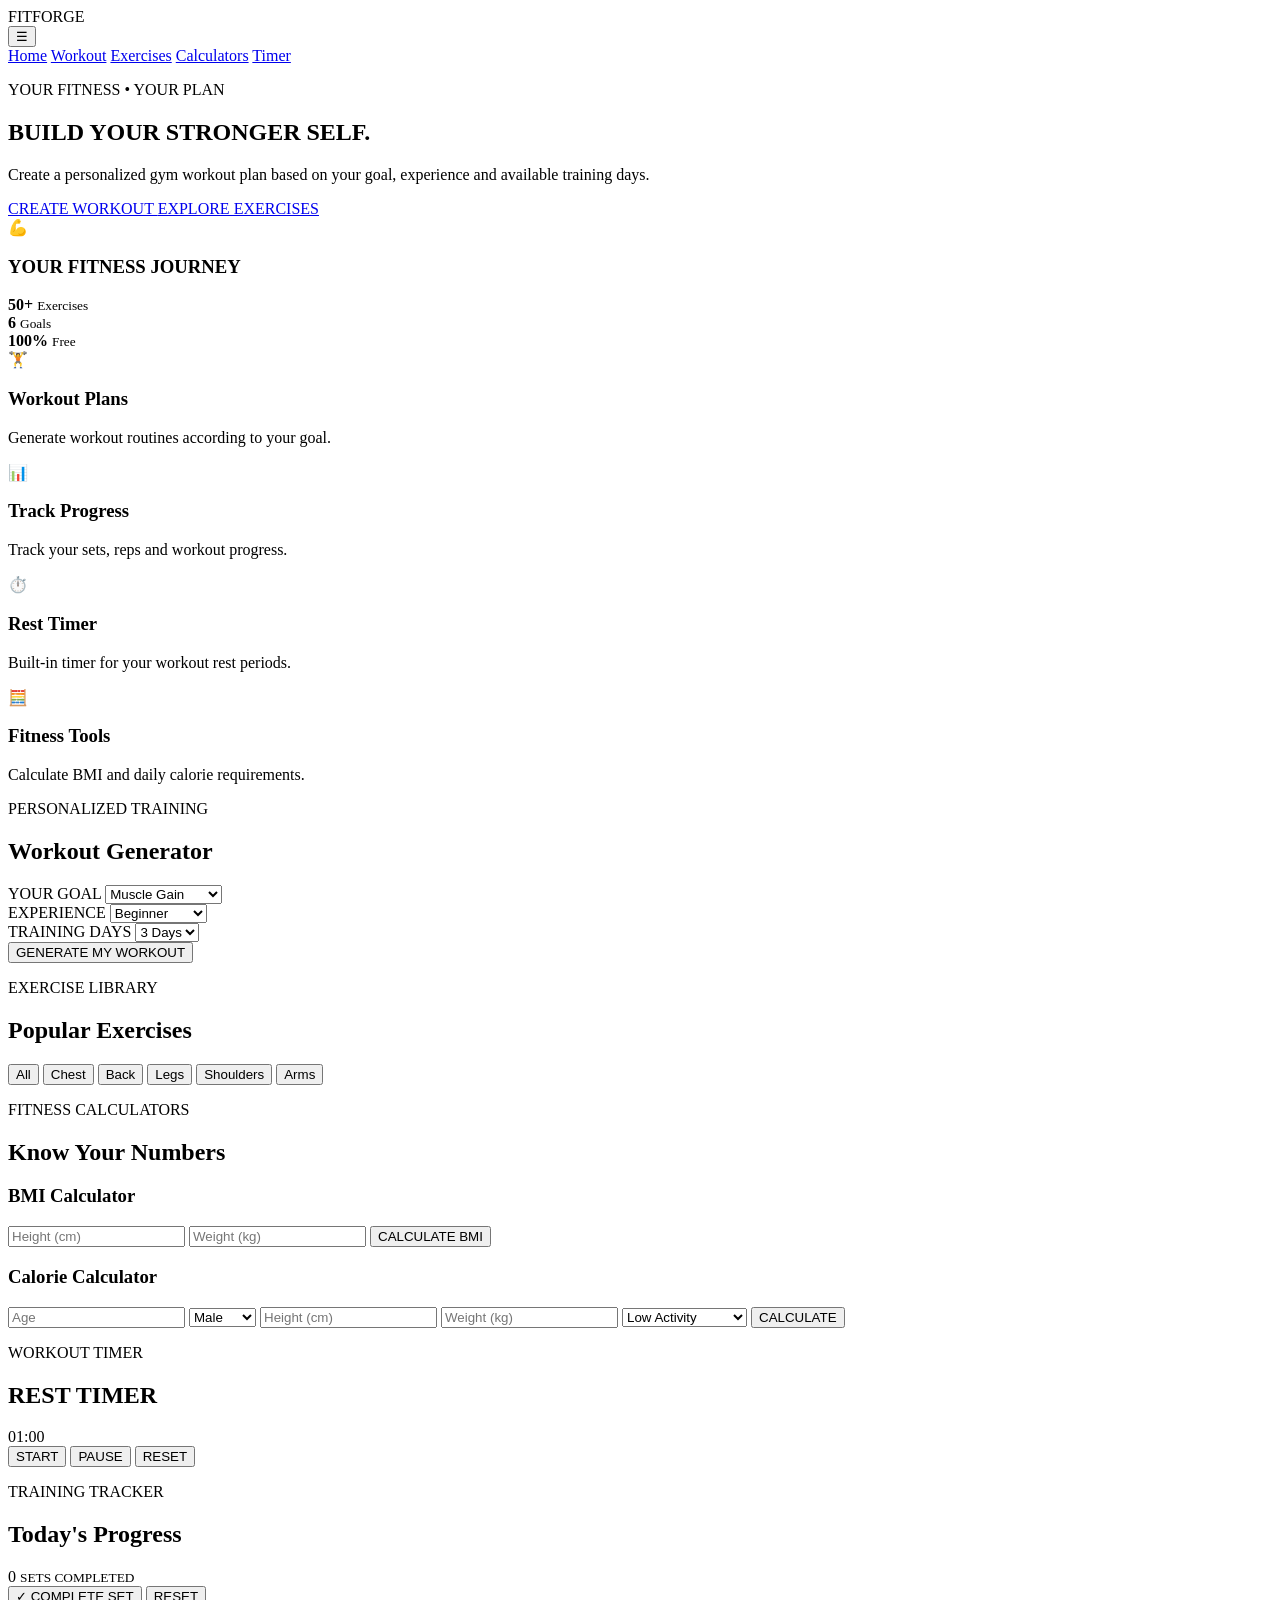
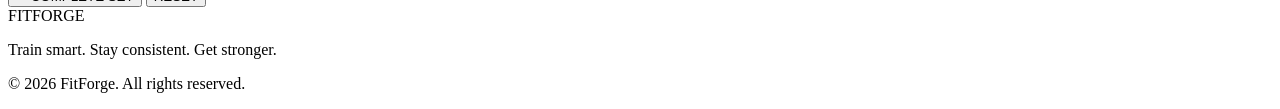
==== index.html @ 61d861c8 "Create index.html" ====
<!DOCTYPE html>
<html lang="en">
<head>
    <meta charset="UTF-8">
    <meta name="viewport" content="width=device-width, initial-scale=1.0">

    <title>FitForge - Gym Workout Planner</title>
    <meta name="description" content="Free gym workout planner, exercise library, BMI calculator and workout timer.">

    <link rel="stylesheet" href="style.css">
</head>

<body>

<header class="navbar">
    <div class="logo">
        FIT<span>FORGE</span>
    </div>

    <button class="menu-btn" onclick="toggleMenu()">☰</button>

    <nav id="navMenu">
        <a href="#home">Home</a>
        <a href="#generator">Workout</a>
        <a href="#exercises">Exercises</a>
        <a href="#calculators">Calculators</a>
        <a href="#timer">Timer</a>
    </nav>
</header>


<!-- HERO -->
<section id="home" class="hero">

    <div class="hero-content">

        <p class="badge">YOUR FITNESS • YOUR PLAN</p>

        <h1>
            BUILD YOUR
            <span>STRONGER</span>
            SELF.
        </h1>

        <p class="hero-text">
            Create a personalized gym workout plan based on your
            goal, experience and available training days.
        </p>

        <div class="hero-buttons">
            <a href="#generator" class="btn primary">
                CREATE WORKOUT
            </a>

            <a href="#exercises" class="btn secondary">
                EXPLORE EXERCISES
            </a>
        </div>

    </div>

    <div class="hero-card">

        <div class="hero-icon">💪</div>

        <h3>YOUR FITNESS JOURNEY</h3>

        <div class="stat-row">
            <div>
                <strong>50+</strong>
                <small>Exercises</small>
            </div>

            <div>
                <strong>6</strong>
                <small>Goals</small>
            </div>

            <div>
                <strong>100%</strong>
                <small>Free</small>
            </div>
        </div>

    </div>

</section>


<!-- FEATURES -->
<section class="features">

    <div class="feature">
        <div>🏋️</div>
        <h3>Workout Plans</h3>
        <p>Generate workout routines according to your goal.</p>
    </div>

    <div class="feature">
        <div>📊</div>
        <h3>Track Progress</h3>
        <p>Track your sets, reps and workout progress.</p>
    </div>

    <div class="feature">
        <div>⏱️</div>
        <h3>Rest Timer</h3>
        <p>Built-in timer for your workout rest periods.</p>
    </div>

    <div class="feature">
        <div>🧮</div>
        <h3>Fitness Tools</h3>
        <p>Calculate BMI and daily calorie requirements.</p>
    </div>

</section>


<!-- WORKOUT GENERATOR -->
<section id="generator" class="section">

    <div class="section-title">
        <p>PERSONALIZED TRAINING</p>
        <h2>Workout Generator</h2>
    </div>

    <div class="generator-box">

        <div class="input-group">
            <label>YOUR GOAL</label>

            <select id="goal">
                <option value="muscle">Muscle Gain</option>
                <option value="strength">Strength</option>
                <option value="fatloss">Fat Loss</option>
                <option value="beginner">General Fitness</option>
            </select>
        </div>


        <div class="input-group">
            <label>EXPERIENCE</label>

            <select id="experience">
                <option value="beginner">Beginner</option>
                <option value="intermediate">Intermediate</option>
                <option value="advanced">Advanced</option>
            </select>
        </div>


        <div class="input-group">
            <label>TRAINING DAYS</label>

            <select id="days">
                <option value="3">3 Days</option>
                <option value="4">4 Days</option>
                <option value="5">5 Days</option>
                <option value="6">6 Days</option>
            </select>
        </div>


        <button class="btn primary generate-btn" onclick="generateWorkout()">
            GENERATE MY WORKOUT
        </button>

    </div>


    <div id="workoutResult" class="workout-result"></div>

</section>


<!-- EXERCISES -->
<section id="exercises" class="section dark-section">

    <div class="section-title">
        <p>EXERCISE LIBRARY</p>
        <h2>Popular Exercises</h2>
    </div>


    <div class="exercise-filters">

        <button onclick="filterExercises('all')">All</button>
        <button onclick="filterExercises('chest')">Chest</button>
        <button onclick="filterExercises('back')">Back</button>
        <button onclick="filterExercises('legs')">Legs</button>
        <button onclick="filterExercises('shoulders')">Shoulders</button>
        <button onclick="filterExercises('arms')">Arms</button>

    </div>


    <div id="exerciseGrid" class="exercise-grid"></div>

</section>


<!-- CALCULATORS -->
<section id="calculators" class="section">

    <div class="section-title">
        <p>FITNESS CALCULATORS</p>
        <h2>Know Your Numbers</h2>
    </div>


    <div class="calculator-grid">


        <!-- BMI -->
        <div class="calculator">

            <h3>BMI Calculator</h3>

            <input id="bmiHeight" type="number" placeholder="Height (cm)">
            <input id="bmiWeight" type="number" placeholder="Weight (kg)">

            <button class="btn primary" onclick="calculateBMI()">
                CALCULATE BMI
            </button>

            <div id="bmiResult" class="result"></div>

        </div>


        <!-- CALORIES -->
        <div class="calculator">

            <h3>Calorie Calculator</h3>

            <input id="calAge" type="number" placeholder="Age">

            <select id="calGender">
                <option value="male">Male</option>
                <option value="female">Female</option>
            </select>

            <input id="calHeight" type="number" placeholder="Height (cm)">
            <input id="calWeight" type="number" placeholder="Weight (kg)">

            <select id="activity">
                <option value="1.2">Low Activity</option>
                <option value="1.375">Light Activity</option>
                <option value="1.55">Moderate Activity</option>
                <option value="1.725">High Activity</option>
            </select>

            <button class="btn primary" onclick="calculateCalories()">
                CALCULATE
            </button>

            <div id="calorieResult" class="result"></div>

        </div>

    </div>

</section>


<!-- TIMER -->
<section id="timer" class="timer-section">

    <p>WORKOUT TIMER</p>

    <h2>REST TIMER</h2>

    <div id="timerDisplay">01:00</div>

    <div class="timer-buttons">

        <button onclick="startTimer()">START</button>
        <button onclick="pauseTimer()">PAUSE</button>
        <button onclick="resetTimer()">RESET</button>

    </div>

</section>


<!-- PROGRESS -->
<section class="section">

    <div class="section-title">
        <p>TRAINING TRACKER</p>
        <h2>Today's Progress</h2>
    </div>

    <div class="progress-box">

        <div class="progress-number">
            <span id="completedSets">0</span>
            <small>SETS COMPLETED</small>
        </div>

        <div class="progress-bar">
            <div id="progressFill"></div>
        </div>

        <button class="btn primary" onclick="completeSet()">
            ✓ COMPLETE SET
        </button>

        <button class="btn secondary" onclick="resetProgress()">
            RESET
        </button>

    </div>

</section>


<footer>

    <div class="logo">
        FIT<span>FORGE</span>
    </div>

    <p>Train smart. Stay consistent. Get stronger.</p>

    <p class="copyright">
        © 2026 FitForge. All rights reserved.
    </p>

</footer>


<script src="script.js"></script>

</body>
</html>
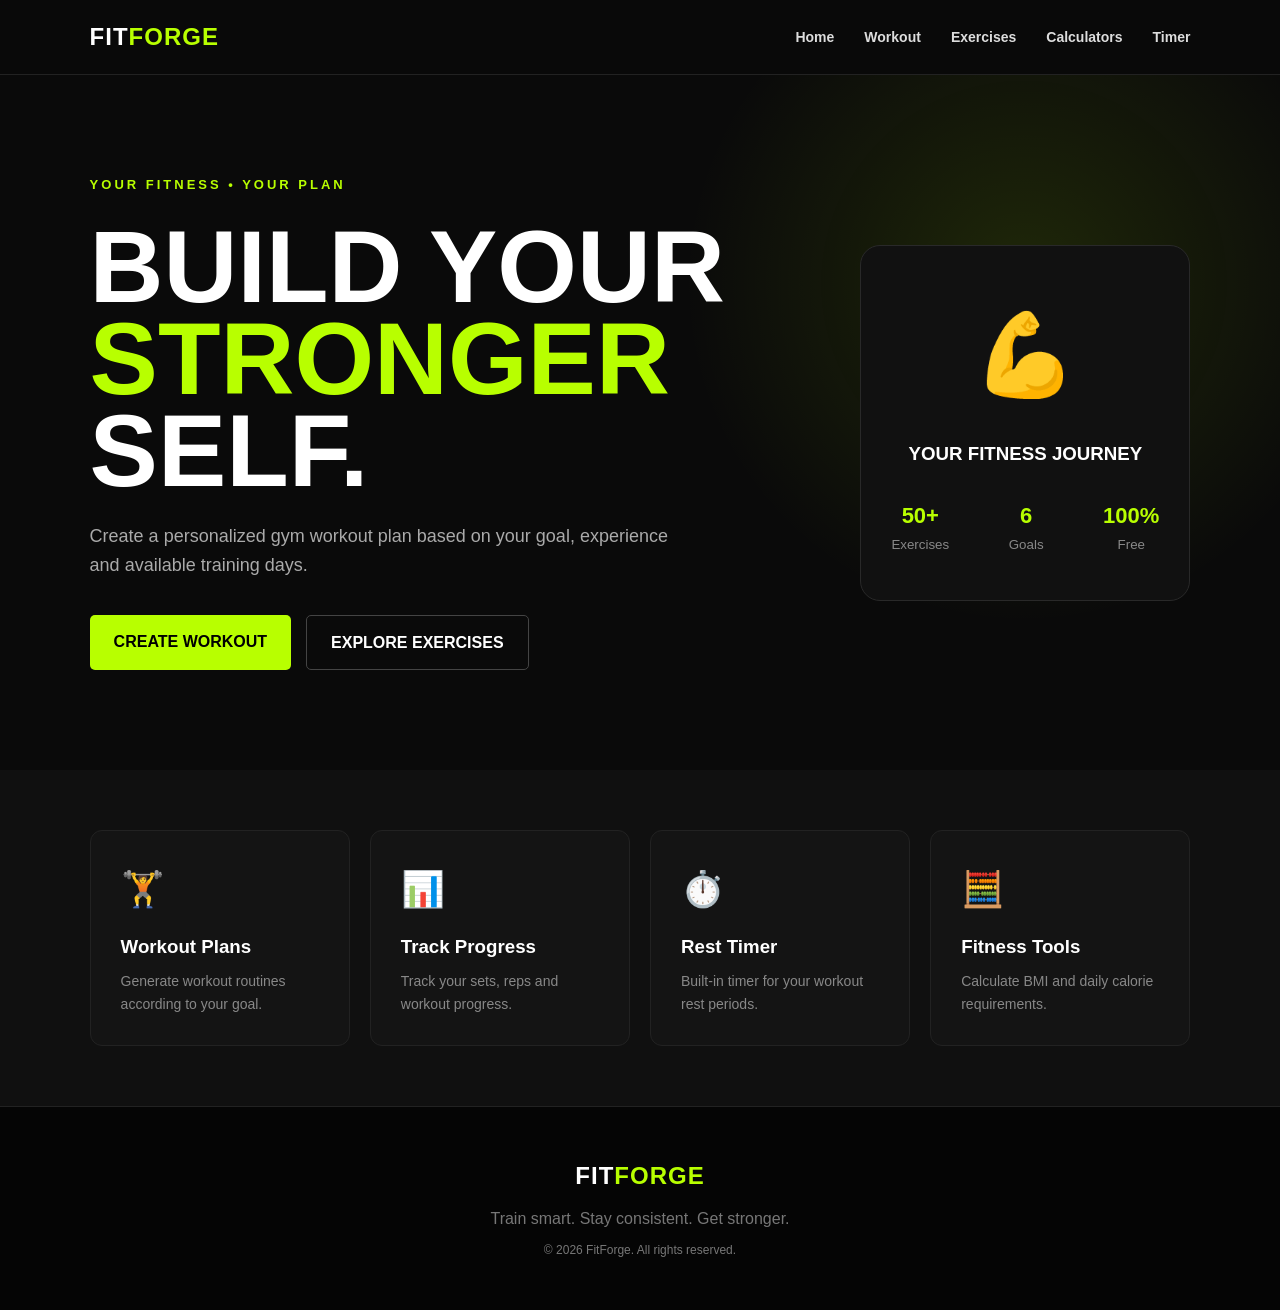
==== commit aa766cd1: "Update index.html" ====
--- a/index.html
+++ b/index.html
@@ -3,10 +3,8 @@
 <head>
     <meta charset="UTF-8">
     <meta name="viewport" content="width=device-width, initial-scale=1.0">
-
     <title>FitForge - Gym Workout Planner</title>
-    <meta name="description" content="Free gym workout planner, exercise library, BMI calculator and workout timer.">
-
+    <meta name="description" content="FitForge gym workout planner and fitness tools.">
     <link rel="stylesheet" href="style.css">
 </head>
 
@@ -20,16 +18,15 @@
     <button class="menu-btn" onclick="toggleMenu()">☰</button>
 
     <nav id="navMenu">
-        <a href="#home">Home</a>
-        <a href="#generator">Workout</a>
-        <a href="#exercises">Exercises</a>
-        <a href="#calculators">Calculators</a>
-        <a href="#timer">Timer</a>
+        <a href="index.html">Home</a>
+        <a href="workout.html">Workout</a>
+        <a href="exercises.html">Exercises</a>
+        <a href="calculators.html">Calculators</a>
+        <a href="timer.html">Timer</a>
     </nav>
 </header>
 
 
-<!-- HERO -->
 <section id="home" class="hero">
 
     <div class="hero-content">
@@ -48,11 +45,11 @@
         </p>
 
         <div class="hero-buttons">
-            <a href="#generator" class="btn primary">
+            <a href="workout.html" class="btn primary">
                 CREATE WORKOUT
             </a>
 
-            <a href="#exercises" class="btn secondary">
+            <a href="exercises.html" class="btn secondary">
                 EXPLORE EXERCISES
             </a>
         </div>
@@ -87,7 +84,6 @@
 </section>
 
 
-<!-- FEATURES -->
 <section class="features">
 
     <div class="feature">
@@ -117,205 +113,6 @@
 </section>
 
 
-<!-- WORKOUT GENERATOR -->
-<section id="generator" class="section">
-
-    <div class="section-title">
-        <p>PERSONALIZED TRAINING</p>
-        <h2>Workout Generator</h2>
-    </div>
-
-    <div class="generator-box">
-
-        <div class="input-group">
-            <label>YOUR GOAL</label>
-
-            <select id="goal">
-                <option value="muscle">Muscle Gain</option>
-                <option value="strength">Strength</option>
-                <option value="fatloss">Fat Loss</option>
-                <option value="beginner">General Fitness</option>
-            </select>
-        </div>
-
-
-        <div class="input-group">
-            <label>EXPERIENCE</label>
-
-            <select id="experience">
-                <option value="beginner">Beginner</option>
-                <option value="intermediate">Intermediate</option>
-                <option value="advanced">Advanced</option>
-            </select>
-        </div>
-
-
-        <div class="input-group">
-            <label>TRAINING DAYS</label>
-
-            <select id="days">
-                <option value="3">3 Days</option>
-                <option value="4">4 Days</option>
-                <option value="5">5 Days</option>
-                <option value="6">6 Days</option>
-            </select>
-        </div>
-
-
-        <button class="btn primary generate-btn" onclick="generateWorkout()">
-            GENERATE MY WORKOUT
-        </button>
-
-    </div>
-
-
-    <div id="workoutResult" class="workout-result"></div>
-
-</section>
-
-
-<!-- EXERCISES -->
-<section id="exercises" class="section dark-section">
-
-    <div class="section-title">
-        <p>EXERCISE LIBRARY</p>
-        <h2>Popular Exercises</h2>
-    </div>
-
-
-    <div class="exercise-filters">
-
-        <button onclick="filterExercises('all')">All</button>
-        <button onclick="filterExercises('chest')">Chest</button>
-        <button onclick="filterExercises('back')">Back</button>
-        <button onclick="filterExercises('legs')">Legs</button>
-        <button onclick="filterExercises('shoulders')">Shoulders</button>
-        <button onclick="filterExercises('arms')">Arms</button>
-
-    </div>
-
-
-    <div id="exerciseGrid" class="exercise-grid"></div>
-
-</section>
-
-
-<!-- CALCULATORS -->
-<section id="calculators" class="section">
-
-    <div class="section-title">
-        <p>FITNESS CALCULATORS</p>
-        <h2>Know Your Numbers</h2>
-    </div>
-
-
-    <div class="calculator-grid">
-
-
-        <!-- BMI -->
-        <div class="calculator">
-
-            <h3>BMI Calculator</h3>
-
-            <input id="bmiHeight" type="number" placeholder="Height (cm)">
-            <input id="bmiWeight" type="number" placeholder="Weight (kg)">
-
-            <button class="btn primary" onclick="calculateBMI()">
-                CALCULATE BMI
-            </button>
-
-            <div id="bmiResult" class="result"></div>
-
-        </div>
-
-
-        <!-- CALORIES -->
-        <div class="calculator">
-
-            <h3>Calorie Calculator</h3>
-
-            <input id="calAge" type="number" placeholder="Age">
-
-            <select id="calGender">
-                <option value="male">Male</option>
-                <option value="female">Female</option>
-            </select>
-
-            <input id="calHeight" type="number" placeholder="Height (cm)">
-            <input id="calWeight" type="number" placeholder="Weight (kg)">
-
-            <select id="activity">
-                <option value="1.2">Low Activity</option>
-                <option value="1.375">Light Activity</option>
-                <option value="1.55">Moderate Activity</option>
-                <option value="1.725">High Activity</option>
-            </select>
-
-            <button class="btn primary" onclick="calculateCalories()">
-                CALCULATE
-            </button>
-
-            <div id="calorieResult" class="result"></div>
-
-        </div>
-
-    </div>
-
-</section>
-
-
-<!-- TIMER -->
-<section id="timer" class="timer-section">
-
-    <p>WORKOUT TIMER</p>
-
-    <h2>REST TIMER</h2>
-
-    <div id="timerDisplay">01:00</div>
-
-    <div class="timer-buttons">
-
-        <button onclick="startTimer()">START</button>
-        <button onclick="pauseTimer()">PAUSE</button>
-        <button onclick="resetTimer()">RESET</button>
-
-    </div>
-
-</section>
-
-
-<!-- PROGRESS -->
-<section class="section">
-
-    <div class="section-title">
-        <p>TRAINING TRACKER</p>
-        <h2>Today's Progress</h2>
-    </div>
-
-    <div class="progress-box">
-
-        <div class="progress-number">
-            <span id="completedSets">0</span>
-            <small>SETS COMPLETED</small>
-        </div>
-
-        <div class="progress-bar">
-            <div id="progressFill"></div>
-        </div>
-
-        <button class="btn primary" onclick="completeSet()">
-            ✓ COMPLETE SET
-        </button>
-
-        <button class="btn secondary" onclick="resetProgress()">
-            RESET
-        </button>
-
-    </div>
-
-</section>
-
-
 <footer>
 
     <div class="logo">
@@ -330,7 +127,6 @@
 
 </footer>
 
-
 <script src="script.js"></script>
 
 </body>
--- a/style.css
+++ b/style.css
@@ -0,0 +1,597 @@
+* {
+    margin: 0;
+    padding: 0;
+    box-sizing: border-box;
+}
+
+html {
+    scroll-behavior: smooth;
+}
+
+body {
+    font-family: Arial, Helvetica, sans-serif;
+    background: #0a0a0a;
+    color: #ffffff;
+    line-height: 1.6;
+}
+
+.navbar {
+    height: 75px;
+    display: flex;
+    align-items: center;
+    justify-content: space-between;
+    padding: 0 7%;
+    background: rgba(10,10,10,0.95);
+    border-bottom: 1px solid #222;
+    position: sticky;
+    top: 0;
+    z-index: 1000;
+}
+
+.logo {
+    font-size: 24px;
+    font-weight: 900;
+    letter-spacing: 1px;
+}
+
+.logo span {
+    color: #b8ff00;
+}
+
+nav {
+    display: flex;
+    gap: 30px;
+}
+
+nav a {
+    color: #ddd;
+    text-decoration: none;
+    font-size: 14px;
+    font-weight: bold;
+}
+
+nav a:hover {
+    color: #b8ff00;
+}
+
+.menu-btn {
+    display: none;
+    background: none;
+    border: 0;
+    color: white;
+    font-size: 28px;
+}
+
+
+/* HERO */
+
+.hero {
+    min-height: 650px;
+    padding: 100px 7%;
+    display: flex;
+    align-items: center;
+    justify-content: space-between;
+    gap: 50px;
+
+    background:
+        radial-gradient(circle at 80% 30%, rgba(184,255,0,.12), transparent 30%),
+        #0a0a0a;
+}
+
+.hero-content {
+    max-width: 700px;
+}
+
+.badge,
+.section-title p,
+.timer-section p {
+    color: #b8ff00;
+    font-size: 13px;
+    font-weight: bold;
+    letter-spacing: 3px;
+}
+
+.hero h1 {
+    font-size: clamp(55px, 8vw, 105px);
+    line-height: .9;
+    margin: 25px 0;
+    font-weight: 900;
+}
+
+.hero h1 span {
+    color: #b8ff00;
+    display: block;
+}
+
+.hero-text {
+    color: #aaa;
+    max-width: 600px;
+    font-size: 18px;
+    margin-bottom: 35px;
+}
+
+.hero-buttons {
+    display: flex;
+    gap: 15px;
+    flex-wrap: wrap;
+}
+
+.btn {
+    padding: 14px 24px;
+    border-radius: 5px;
+    border: none;
+    cursor: pointer;
+    text-decoration: none;
+    display: inline-block;
+    font-weight: 800;
+    transition: .2s;
+}
+
+.btn:hover {
+    transform: translateY(-2px);
+}
+
+.primary {
+    background: #b8ff00;
+    color: #000;
+}
+
+.secondary {
+    background: transparent;
+    color: white;
+    border: 1px solid #444;
+}
+
+.hero-card {
+    width: 330px;
+    padding: 45px 30px;
+    border: 1px solid #292929;
+    border-radius: 20px;
+    background: #111;
+    text-align: center;
+}
+
+.hero-icon {
+    font-size: 80px;
+    margin-bottom: 20px;
+}
+
+.hero-card h3 {
+    margin-bottom: 30px;
+}
+
+.stat-row {
+    display: flex;
+    justify-content: space-between;
+}
+
+.stat-row div {
+    display: flex;
+    flex-direction: column;
+}
+
+.stat-row strong {
+    color: #b8ff00;
+    font-size: 22px;
+}
+
+.stat-row small {
+    color: #888;
+}
+
+
+/* FEATURES */
+
+.features {
+    padding: 60px 7%;
+    display: grid;
+    grid-template-columns: repeat(4, 1fr);
+    gap: 20px;
+    background: #101010;
+}
+
+.feature {
+    padding: 30px;
+    border: 1px solid #222;
+    background: #141414;
+    border-radius: 12px;
+}
+
+.feature > div {
+    font-size: 35px;
+    margin-bottom: 15px;
+}
+
+.feature h3 {
+    margin-bottom: 8px;
+}
+
+.feature p {
+    color: #888;
+    font-size: 14px;
+}
+
+
+/* SECTIONS */
+
+.section {
+    padding: 100px 7%;
+}
+
+.dark-section {
+    background: #101010;
+}
+
+.section-title {
+    margin-bottom: 45px;
+}
+
+.section-title h2 {
+    font-size: 48px;
+    margin-top: 5px;
+}
+
+
+/* GENERATOR */
+
+.generator-box {
+    padding: 35px;
+    background: #141414;
+    border: 1px solid #292929;
+    border-radius: 15px;
+    display: grid;
+    grid-template-columns: repeat(3, 1fr);
+    gap: 20px;
+}
+
+.input-group {
+    display: flex;
+    flex-direction: column;
+    gap: 8px;
+}
+
+.input-group label {
+    font-size: 12px;
+    color: #aaa;
+    font-weight: bold;
+}
+
+select,
+input {
+    width: 100%;
+    padding: 14px;
+    background: #0b0b0b;
+    color: white;
+    border: 1px solid #333;
+    border-radius: 5px;
+    outline: none;
+}
+
+select:focus,
+input:focus {
+    border-color: #b8ff00;
+}
+
+.generate-btn {
+    grid-column: 1 / -1;
+}
+
+
+/* WORKOUT RESULT */
+
+.workout-result {
+    margin-top: 30px;
+}
+
+.workout-plan {
+    display: grid;
+    grid-template-columns: repeat(auto-fit, minmax(220px, 1fr));
+    gap: 15px;
+}
+
+.day-card {
+    background: #141414;
+    border: 1px solid #292929;
+    padding: 25px;
+    border-radius: 10px;
+}
+
+.day-card h3 {
+    color: #b8ff00;
+    margin-bottom: 10px;
+}
+
+.day-card p {
+    color: #bbb;
+}
+
+.day-card ul {
+    padding-left: 18px;
+    margin-top: 15px;
+    color: #ddd;
+}
+
+
+/* EXERCISES */
+
+.exercise-filters {
+    display: flex;
+    gap: 10px;
+    flex-wrap: wrap;
+    margin-bottom: 35px;
+}
+
+.exercise-filters button {
+    background: #181818;
+    color: white;
+    border: 1px solid #333;
+    padding: 10px 18px;
+    border-radius: 20px;
+    cursor: pointer;
+}
+
+.exercise-filters button:hover {
+    background: #b8ff00;
+    color: black;
+}
+
+.exercise-grid {
+    display: grid;
+    grid-template-columns: repeat(4, 1fr);
+    gap: 18px;
+}
+
+.exercise-card {
+    background: #151515;
+    border: 1px solid #292929;
+    border-radius: 12px;
+    padding: 25px;
+    transition: .2s;
+}
+
+.exercise-card:hover {
+    transform: translateY(-5px);
+    border-color: #b8ff00;
+}
+
+.exercise-image {
+    height: 130px;
+    background: #0b0b0b;
+    display: flex;
+    align-items: center;
+    justify-content: center;
+    font-size: 55px;
+    border-radius: 8px;
+    margin-bottom: 18px;
+}
+
+.exercise-card h3 {
+    margin-bottom: 5px;
+}
+
+.exercise-card p {
+    color: #888;
+    font-size: 14px;
+}
+
+
+/* CALCULATORS */
+
+.calculator-grid {
+    display: grid;
+    grid-template-columns: repeat(2, 1fr);
+    gap: 25px;
+}
+
+.calculator {
+    background: #141414;
+    border: 1px solid #292929;
+    padding: 30px;
+    border-radius: 12px;
+}
+
+.calculator h3 {
+    font-size: 25px;
+    margin-bottom: 20px;
+}
+
+.calculator input,
+.calculator select {
+    margin-bottom: 12px;
+}
+
+.result {
+    margin-top: 20px;
+    padding: 15px;
+    color: #b8ff00;
+    font-size: 18px;
+    font-weight: bold;
+}
+
+
+/* TIMER */
+
+.timer-section {
+    padding: 100px 20px;
+    text-align: center;
+    background:
+        radial-gradient(circle, rgba(184,255,0,.12), transparent 35%),
+        #101010;
+}
+
+.timer-section h2 {
+    font-size: 50px;
+    margin: 10px 0 25px;
+}
+
+#timerDisplay {
+    font-size: 100px;
+    font-weight: 900;
+    margin-bottom: 30px;
+}
+
+.timer-buttons {
+    display: flex;
+    justify-content: center;
+    gap: 10px;
+    flex-wrap: wrap;
+}
+
+.timer-buttons button {
+    padding: 13px 25px;
+    border: 1px solid #444;
+    background: #151515;
+    color: white;
+    border-radius: 5px;
+    cursor: pointer;
+}
+
+.timer-buttons button:first-child {
+    background: #b8ff00;
+    color: black;
+}
+
+
+/* PROGRESS */
+
+.progress-box {
+    max-width: 700px;
+    margin: auto;
+    padding: 40px;
+    background: #141414;
+    border: 1px solid #292929;
+    border-radius: 15px;
+    text-align: center;
+}
+
+.progress-number {
+    margin-bottom: 25px;
+}
+
+.progress-number span {
+    display: block;
+    font-size: 60px;
+    font-weight: 900;
+    color: #b8ff00;
+}
+
+.progress-number small {
+    color: #888;
+}
+
+.progress-bar {
+    height: 12px;
+    background: #292929;
+    border-radius: 20px;
+    overflow: hidden;
+    margin-bottom: 25px;
+}
+
+#progressFill {
+    width: 0%;
+    height: 100%;
+    background: #b8ff00;
+    transition: .3s;
+}
+
+
+/* FOOTER */
+
+footer {
+    padding: 50px 7%;
+    background: #050505;
+    text-align: center;
+    border-top: 1px solid #222;
+}
+
+footer p {
+    color: #777;
+    margin-top: 10px;
+}
+
+.copyright {
+    font-size: 12px;
+}
+
+
+/* MOBILE */
+
+@media(max-width: 900px) {
+
+    .features {
+        grid-template-columns: repeat(2, 1fr);
+    }
+
+    .exercise-grid {
+        grid-template-columns: repeat(2, 1fr);
+    }
+
+    .hero-card {
+        display: none;
+    }
+
+    .generator-box {
+        grid-template-columns: 1fr;
+    }
+
+    .calculator-grid {
+        grid-template-columns: 1fr;
+    }
+}
+
+
+@media(max-width: 600px) {
+
+    .navbar {
+        padding: 0 5%;
+    }
+
+    .menu-btn {
+        display: block;
+    }
+
+    nav {
+        display: none;
+        position: absolute;
+        top: 75px;
+        left: 0;
+        width: 100%;
+        background: #111;
+        padding: 20px;
+        flex-direction: column;
+        text-align: center;
+    }
+
+    nav.active {
+        display: flex;
+    }
+
+    .hero {
+        padding: 80px 5%;
+    }
+
+    .hero h1 {
+        font-size: 58px;
+    }
+
+    .features {
+        grid-template-columns: 1fr;
+        padding: 50px 5%;
+    }
+
+    .section {
+        padding: 70px 5%;
+    }
+
+    .section-title h2 {
+        font-size: 38px;
+    }
+
+    .exercise-grid {
+        grid-template-columns: 1fr;
+    }
+
+    #timerDisplay {
+        font-size: 70px;
+    }
+}
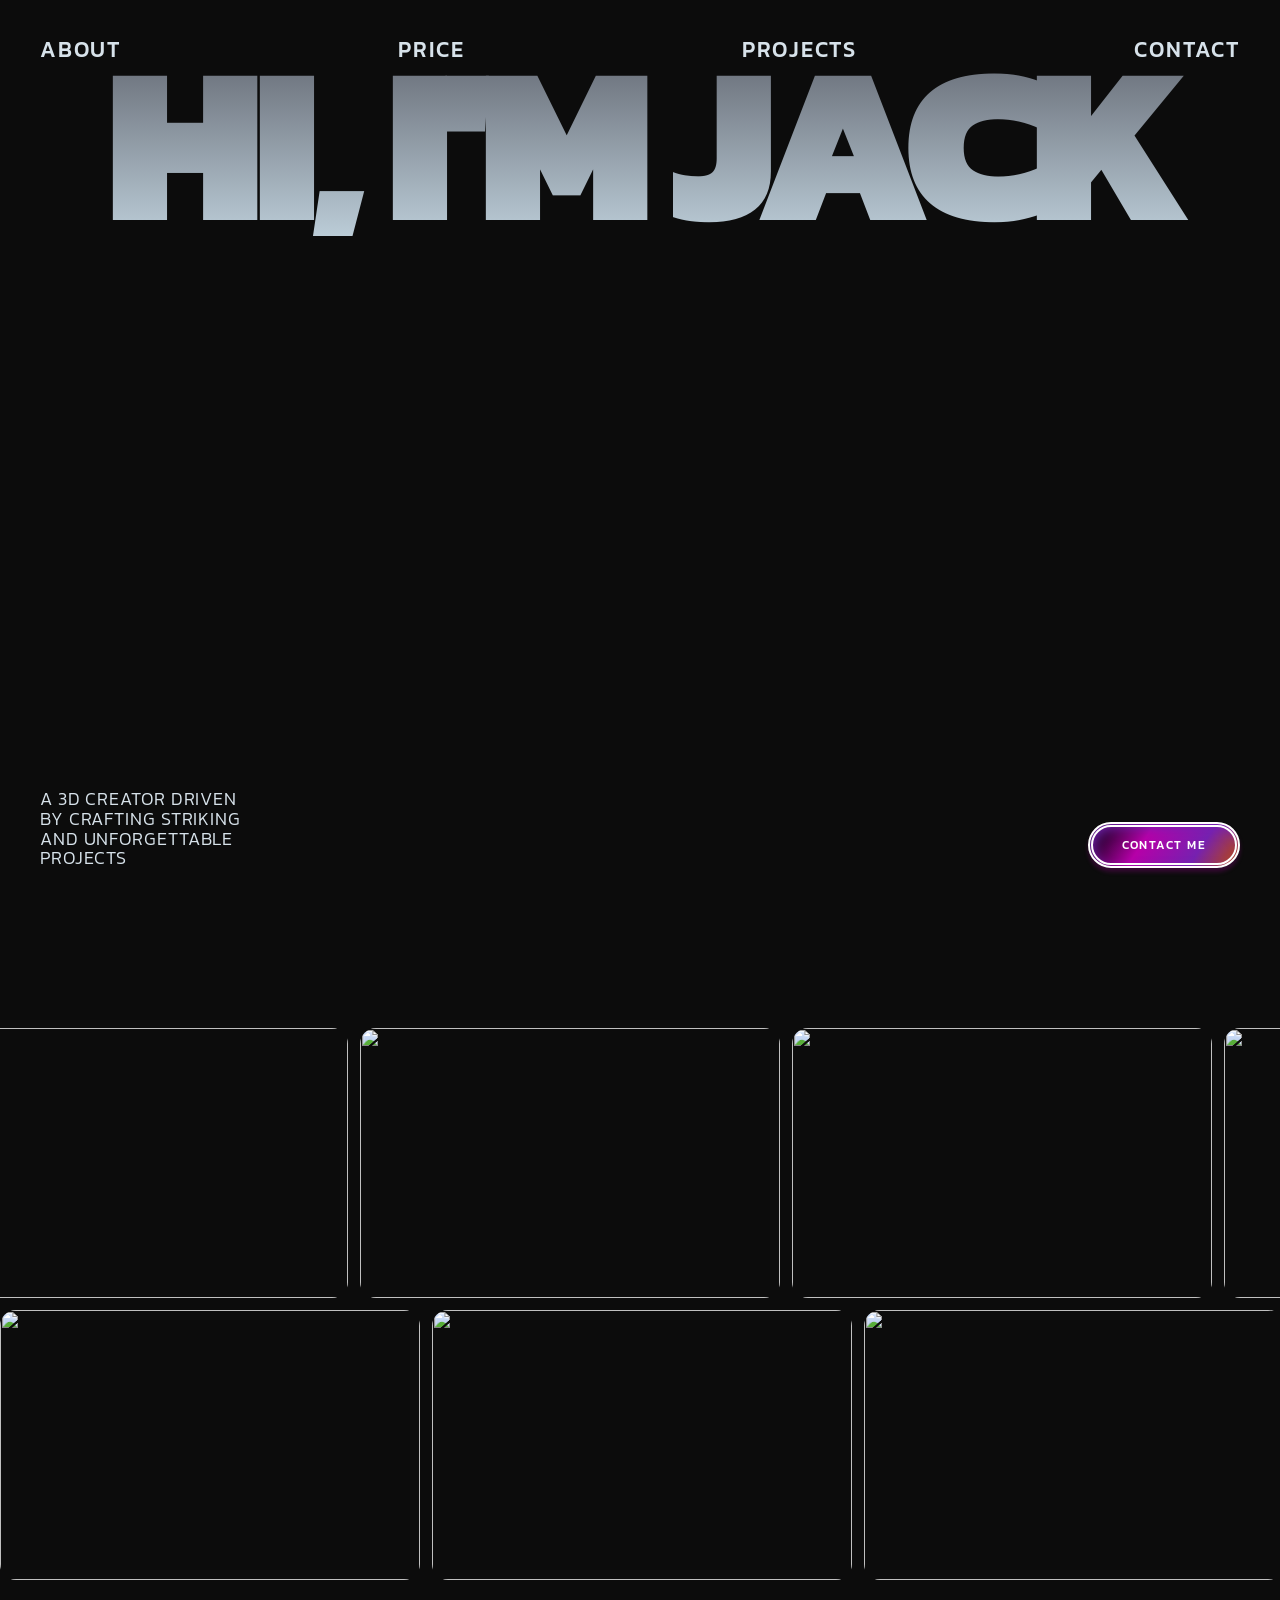
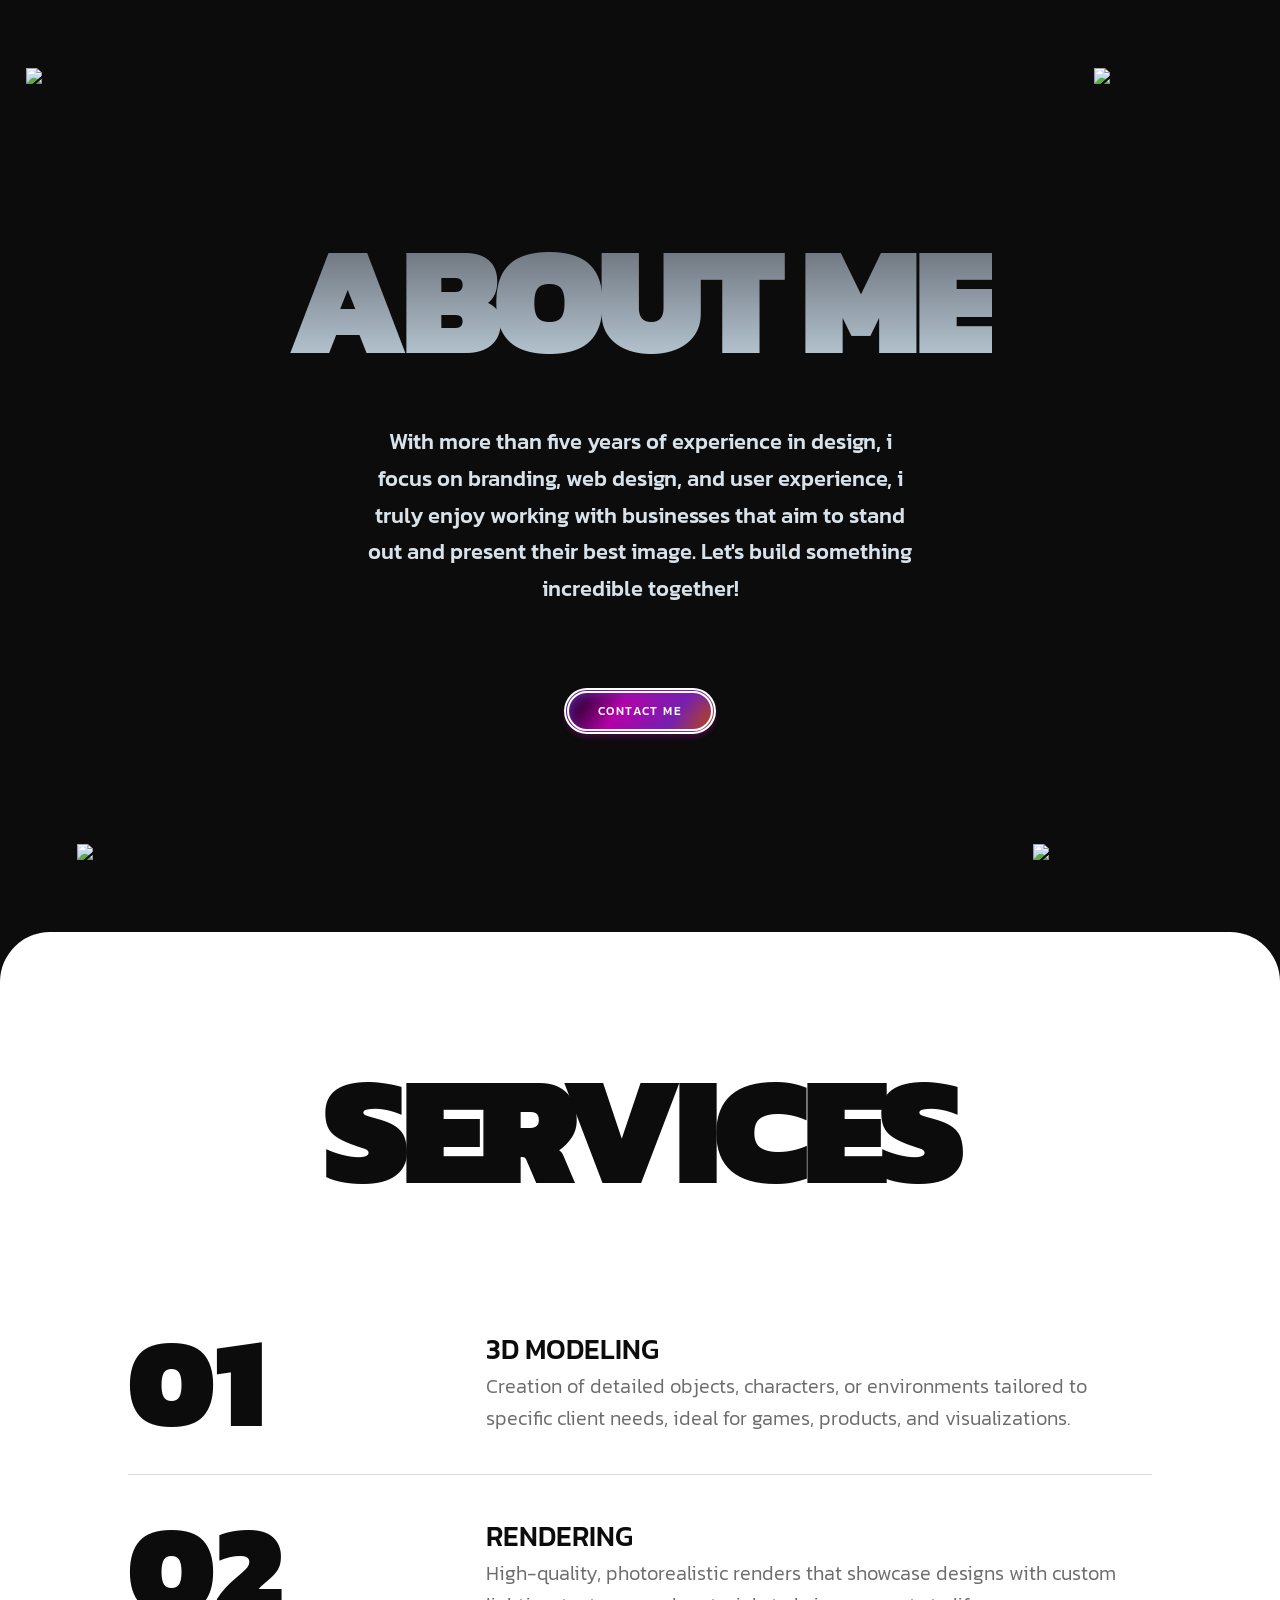
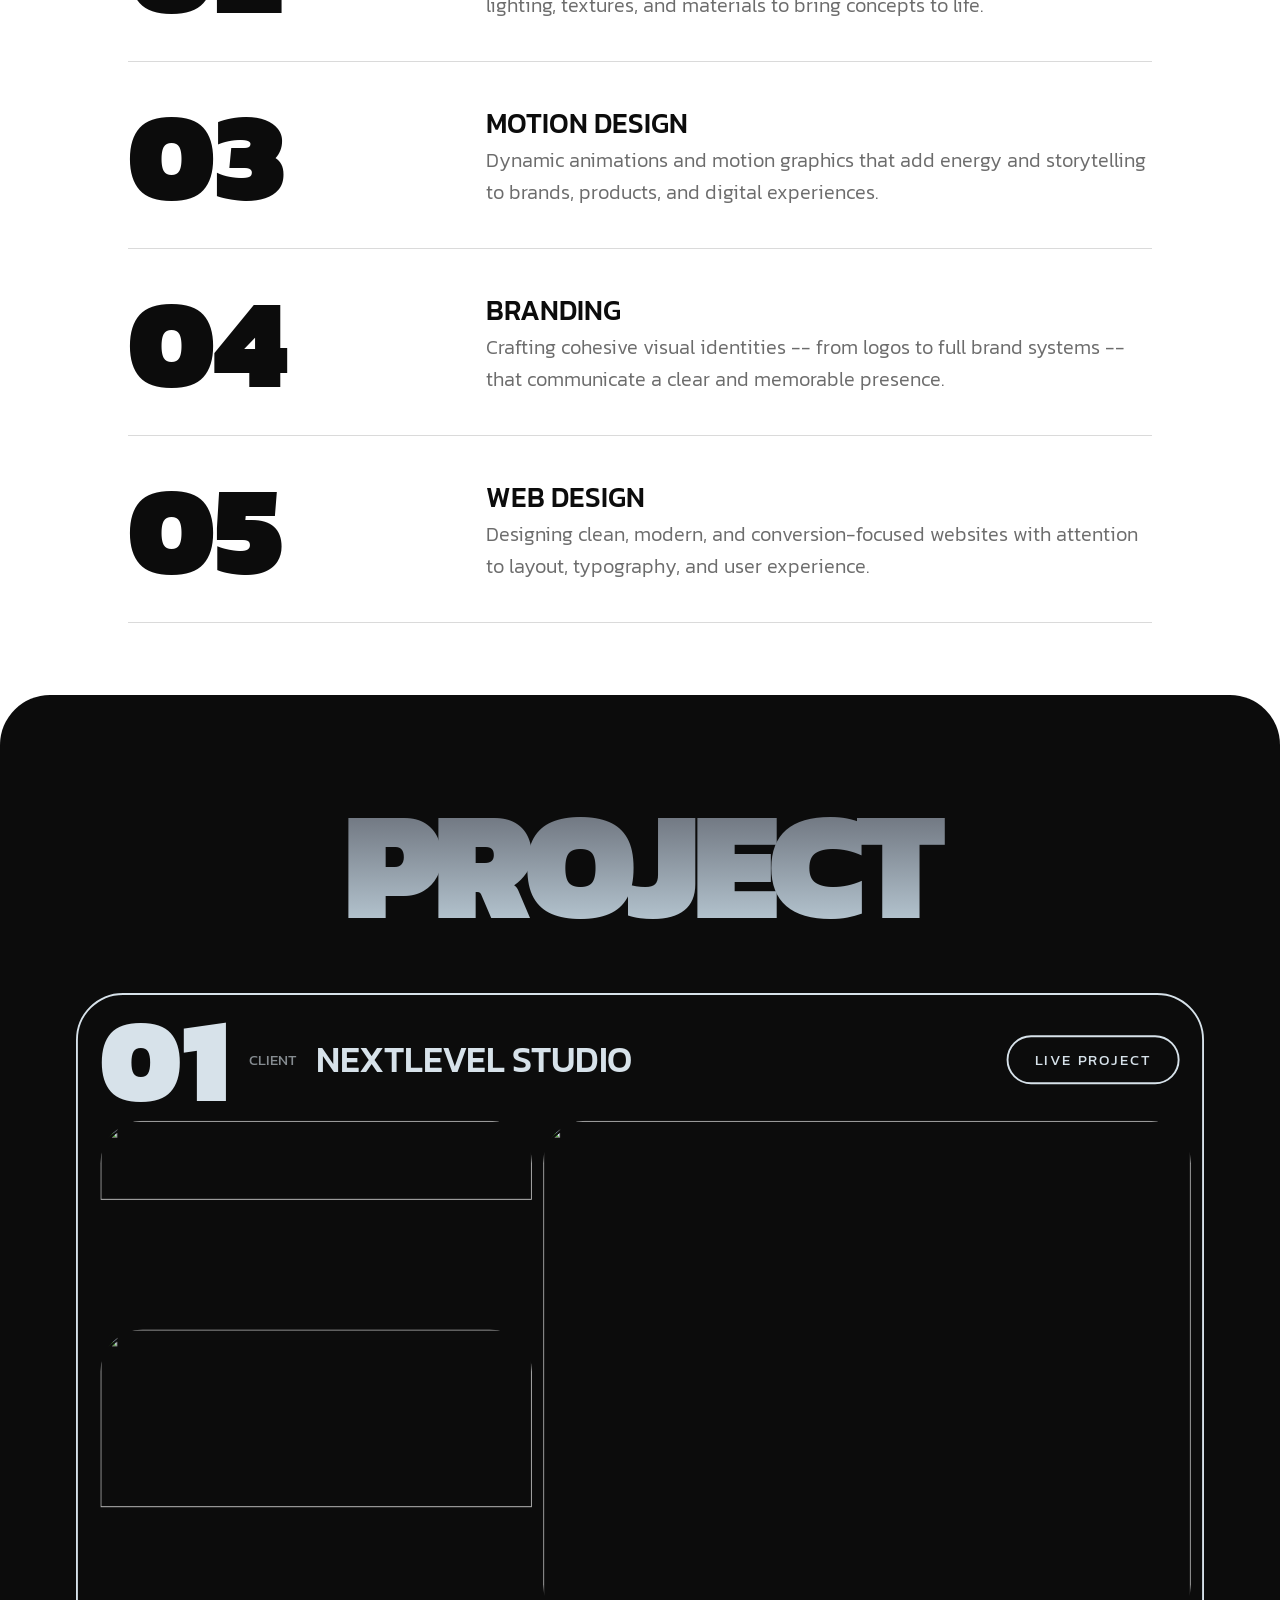
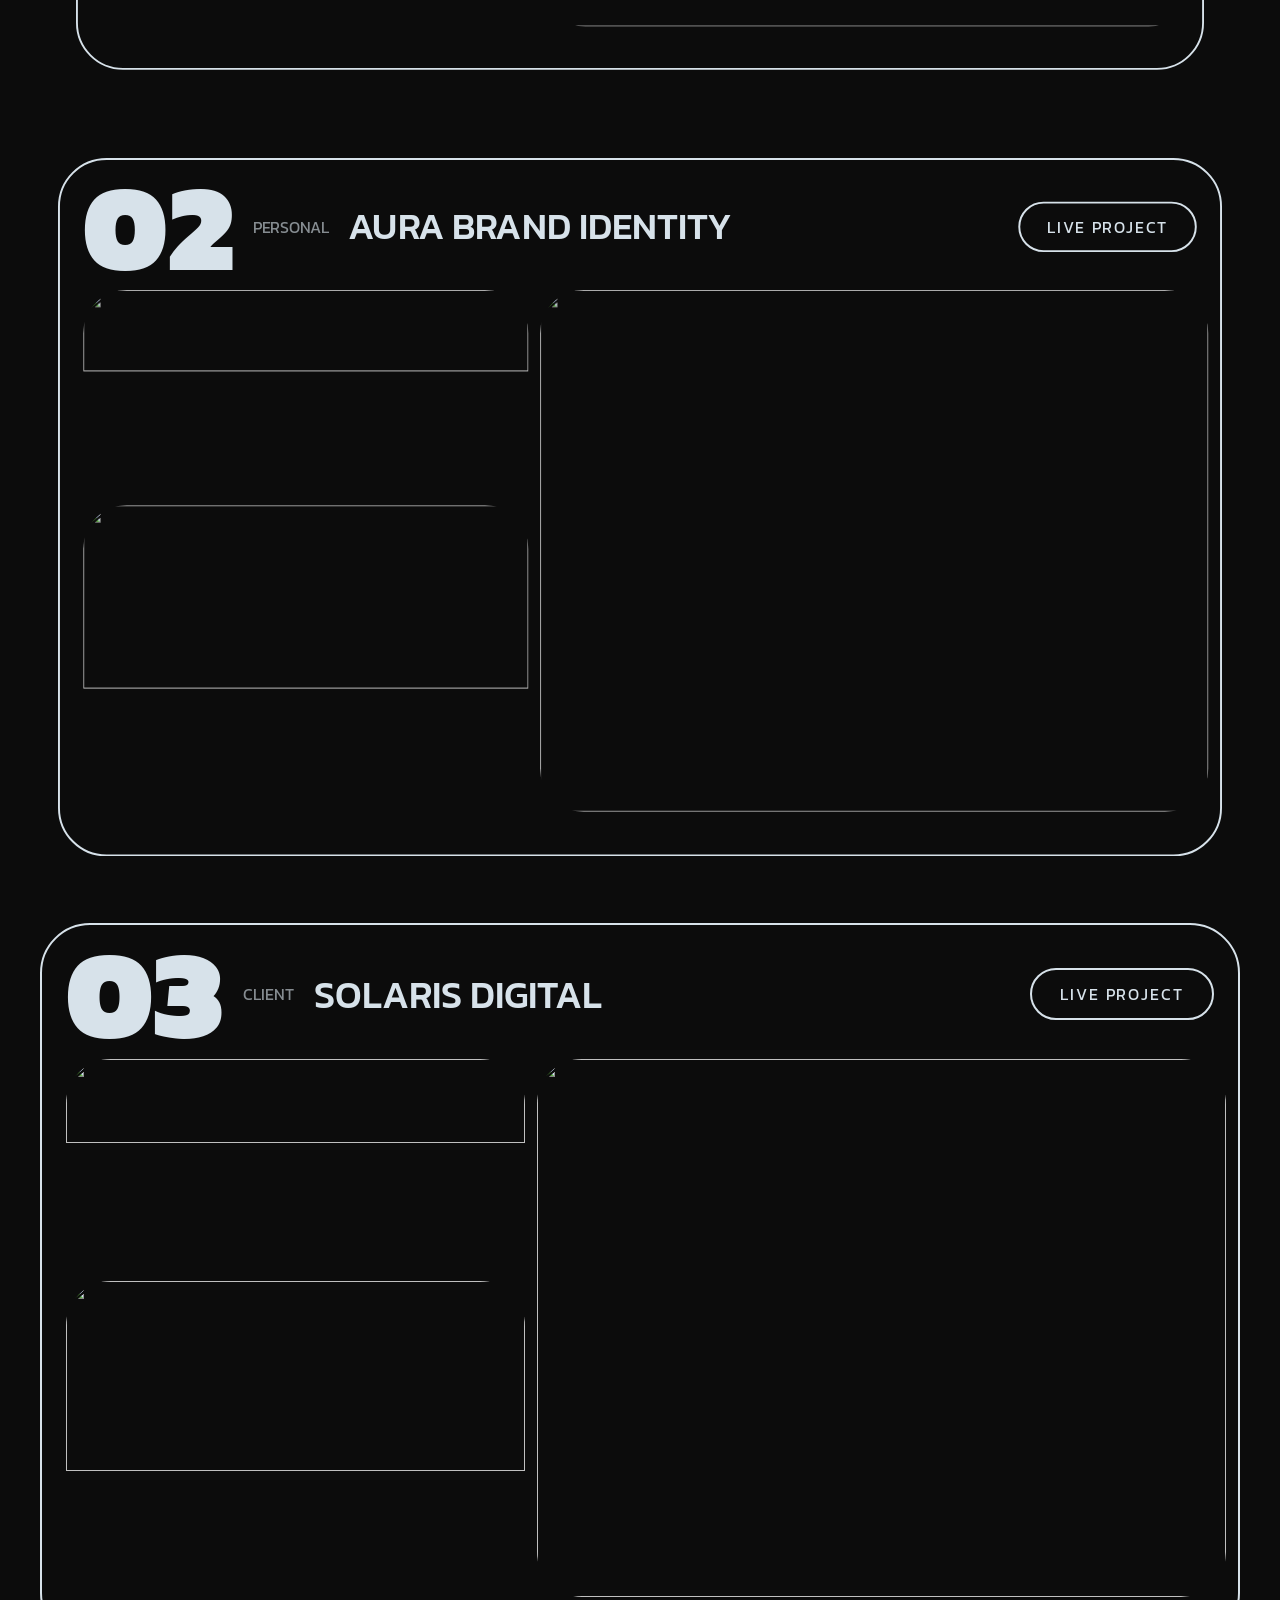
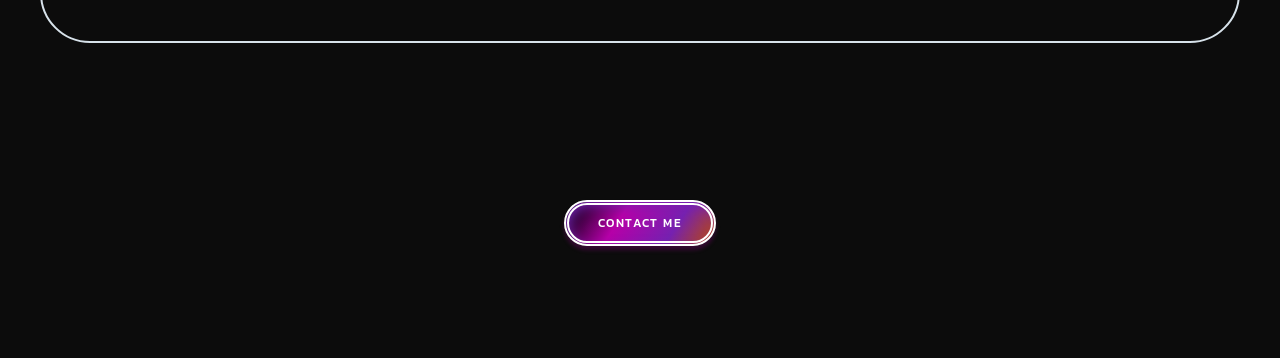
==== commit 8e3dc75a: "Update index.html" ====
--- a/index.html
+++ b/index.html
@@ -1,133 +1,264 @@
 <!DOCTYPE html>
 <html lang="en">
 <head>
-    <meta charset="UTF-8">
-    <meta name="viewport" content="width=device-width, initial-scale=1.0">
-    <title>FitForge - Gym Workout Planner</title>
-    <meta name="description" content="FitForge gym workout planner and fitness tools.">
-    <link rel="stylesheet" href="style.css">
+<meta charset="UTF-8">
+<meta name="viewport" content="width=device-width,initial-scale=1">
+<title>Jack -- 3D Creator</title>
+<link rel="preconnect" href="https://fonts.googleapis.com">
+<link href="https://fonts.googleapis.com/css2?family=Kanit:wght@300;400;500;600;700;800;900&display=swap" rel="stylesheet">
+
+<style>
+*{box-sizing:border-box;margin:0;padding:0}
+html,body,#root{background:#0C0C0C;color:#D7E2EA;font-family:'Kanit',sans-serif}
+body{overflow-x:clip}
+*{scroll-behavior:smooth}
+.hero-heading{
+ background:linear-gradient(180deg,#646973 0%,#BBCCD7 100%);
+ -webkit-background-clip:text;-webkit-text-fill-color:transparent
+}
+section{position:relative}
+nav{display:flex;justify-content:space-between;padding:24px 24px 0;position:relative;z-index:30}
+nav a{color:#D7E2EA;text-decoration:none;text-transform:uppercase;font-weight:500;letter-spacing:.08em;font-size:14px;transition:.2s}
+nav a:hover{opacity:.7}
+
+.hero{height:100vh;overflow:hidden;display:flex;flex-direction:column}
+.hero h1{font-size:14vw;line-height:.85;white-space:nowrap;text-transform:uppercase;font-weight:900;letter-spacing:-.06em;text-align:center;margin-top:24px;position:relative;z-index:2}
+.hero-bottom{margin-top:auto;padding:0 24px 28px;display:flex;justify-content:space-between;align-items:flex-end;position:relative;z-index:20}
+.hero-bottom p{font-size:clamp(.75rem,1.4vw,1.5rem);font-weight:300;text-transform:uppercase;letter-spacing:.05em;line-height:1.1;max-width:220px}
+.contact{
+border:2px solid white;outline:2px solid white;outline-offset:-5px;
+border-radius:999px;padding:12px 32px;color:#fff;text-decoration:none;
+background:linear-gradient(123deg,#18011F 7%,#B600A8 37%,#7621B0 72%,#BE4C00 100%);
+box-shadow:0 4px 4px #B501A740,4px 4px 12px #7721B1 inset;
+text-transform:uppercase;font-weight:500;letter-spacing:.12em;font-size:12px
+}
+.portrait{position:absolute;left:50%;transform:translateX(-50%);bottom:0;width:440px;z-index:10}
+.portrait img{width:100%;display:block}
+
+.marquee{padding:160px 0 40px;overflow:hidden}
+.row{display:flex;gap:12px;width:max-content;margin-bottom:12px}
+.row img{width:420px;height:270px;object-fit:cover;border-radius:16px;display:block}
+
+.about{min-height:100vh;padding:80px 20px;display:flex;flex-direction:column;justify-content:center;align-items:center;text-align:center;overflow:hidden}
+.about h2,.services h2,.projects h2{font-size:clamp(3rem,12vw,160px);line-height:.9;font-weight:900;text-transform:uppercase;letter-spacing:-.05em}
+.about p{max-width:560px;font-size:clamp(1rem,2vw,1.35rem);line-height:1.7;font-weight:500;margin-top:56px}
+.about .contact{margin-top:80px}
+.deco{position:absolute;object-fit:contain}
+.moon{width:160px;top:4%;left:2%}
+.obj{width:140px;bottom:8%;left:6%}
+.lego{width:160px;top:4%;right:2%}
+.group{width:170px;bottom:8%;right:6%}
+
+.services{background:#fff;color:#0C0C0C;border-radius:50px 50px 0 0;padding:96px 20px 128px}
+.services h2{text-align:center;margin-bottom:90px}
+.service{max-width:1024px;margin:auto;border-bottom:1px solid #0c0c0c26;padding:40px 0;display:grid;grid-template-columns:35% 65%;align-items:center}
+.service b{font-size:clamp(3rem,10vw,140px);font-weight:900;line-height:.8}
+.service h3{font-size:clamp(1rem,2.2vw,2.1rem);font-weight:500;text-transform:uppercase}
+.service p{font-size:clamp(.85rem,1.6vw,1.25rem);font-weight:300;line-height:1.6;opacity:.6;max-width:700px}
+
+.projects{background:#0C0C0C;border-radius:50px 50px 0 0;margin-top:-56px;padding:100px 20px 0;position:relative;z-index:10}
+.projects h2{text-align:center;margin-bottom:60px}
+.card-wrap{height:85vh;position:relative}
+.card{
+position:sticky;top:100px;height:80vh;background:#0C0C0C;
+border:2px solid #D7E2EA;border-radius:50px;padding:24px;
+transform-origin:top;transition:transform .2s
+}
+.card-top{display:flex;align-items:center;gap:20px;margin-bottom:20px}
+.num{font-size:clamp(3rem,10vw,140px);font-weight:900;line-height:.7}
+.category{text-transform:uppercase;opacity:.6}
+.card h3{font-size:clamp(1.2rem,3vw,3rem);font-weight:500;text-transform:uppercase;margin-right:auto}
+.live{border:2px solid #D7E2EA;border-radius:999px;padding:12px 28px;color:#D7E2EA;text-decoration:none;text-transform:uppercase;letter-spacing:.12em;white-space:nowrap}
+.images{display:grid;grid-template-columns:40% 60%;gap:12px;height:calc(100% - 130px)}
+.left{display:flex;flex-direction:column;gap:12px}
+.images img{width:100%;height:100%;object-fit:cover;border-radius:45px}
+.left img:first-child{height:40%}
+.left img:last-child{height:60%}
+
+@media(min-width:640px){
+nav{padding:32px 40px 0}
+nav a{font-size:18px}
+.hero h1{font-size:15vw;margin-top:16px}
+.hero-bottom{padding:0 40px 32px}
+.portrait{width:360px}
+.marquee{padding-top:128px}
+}
+@media(min-width:768px){
+.hero h1{font-size:16vw;margin-top:-20px}
+.portrait{width:440px}
+.about{padding:80px 40px}
+.services{padding:128px 40px}
+.projects{padding-left:40px;padding-right:40px}
+}
+@media(min-width:1024px){
+.hero h1{font-size:17.5vw}
+.portrait{width:520px}
+nav a{font-size:1.4rem}
+}
+@media(max-width:639px){
+.hero h1{margin-top:24px}
+.portrait{width:280px;top:50%;bottom:auto;transform:translate(-50%,-50%)}
+.hero-bottom{padding:0 24px 28px}
+.hero-bottom p{max-width:160px}
+.contact{padding:12px 24px}
+.marquee{padding-top:96px}
+.row img{width:300px;height:200px}
+.deco{opacity:.8}
+.moon,.lego{width:120px}
+.obj{width:100px}
+.group{width:130px}
+.services{border-radius:40px 40px 0 0}
+.projects{border-radius:40px 40px 0 0}
+.service{grid-template-columns:1fr;gap:25px}
+.card{border-radius:40px;padding:16px}
+.card-top{gap:10px;flex-wrap:wrap}
+.card h3{width:100%;order:3}
+.live{padding:10px 18px;font-size:12px}
+.images{height:calc(100% - 170px)}
+.images img{border-radius:30px}
+}
+
+.fade{opacity:0;transform:translateY(35px);transition:opacity .8s ease,transform .8s ease}
+.fade.show{opacity:1;transform:translateY(0)}
+</style>
 </head>
 
 <body>
-
-<header class="navbar">
-    <div class="logo">
-        FIT<span>FORGE</span>
-    </div>
-
-    <button class="menu-btn" onclick="toggleMenu()">☰</button>
-
-    <nav id="navMenu">
-        <a href="index.html">Home</a>
-        <a href="workout.html">Workout</a>
-        <a href="exercises.html">Exercises</a>
-        <a href="calculators.html">Calculators</a>
-        <a href="timer.html">Timer</a>
-    </nav>
-</header>
-
-
-<section id="home" class="hero">
-
-    <div class="hero-content">
-
-        <p class="badge">YOUR FITNESS • YOUR PLAN</p>
-
-        <h1>
-            BUILD YOUR
-            <span>STRONGER</span>
-            SELF.
-        </h1>
-
-        <p class="hero-text">
-            Create a personalized gym workout plan based on your
-            goal, experience and available training days.
-        </p>
-
-        <div class="hero-buttons">
-            <a href="workout.html" class="btn primary">
-                CREATE WORKOUT
-            </a>
-
-            <a href="exercises.html" class="btn secondary">
-                EXPLORE EXERCISES
-            </a>
-        </div>
-
-    </div>
-
-    <div class="hero-card">
-
-        <div class="hero-icon">💪</div>
-
-        <h3>YOUR FITNESS JOURNEY</h3>
-
-        <div class="stat-row">
-            <div>
-                <strong>50+</strong>
-                <small>Exercises</small>
-            </div>
-
-            <div>
-                <strong>6</strong>
-                <small>Goals</small>
-            </div>
-
-            <div>
-                <strong>100%</strong>
-                <small>Free</small>
-            </div>
-        </div>
-
-    </div>
-
-</section>
-
-
-<section class="features">
-
-    <div class="feature">
-        <div>🏋️</div>
-        <h3>Workout Plans</h3>
-        <p>Generate workout routines according to your goal.</p>
-    </div>
-
-    <div class="feature">
-        <div>📊</div>
-        <h3>Track Progress</h3>
-        <p>Track your sets, reps and workout progress.</p>
-    </div>
-
-    <div class="feature">
-        <div>⏱️</div>
-        <h3>Rest Timer</h3>
-        <p>Built-in timer for your workout rest periods.</p>
-    </div>
-
-    <div class="feature">
-        <div>🧮</div>
-        <h3>Fitness Tools</h3>
-        <p>Calculate BMI and daily calorie requirements.</p>
-    </div>
-
-</section>
-
-
-<footer>
-
-    <div class="logo">
-        FIT<span>FORGE</span>
-    </div>
-
-    <p>Train smart. Stay consistent. Get stronger.</p>
-
-    <p class="copyright">
-        © 2026 FitForge. All rights reserved.
-    </p>
-
-</footer>
-
-<script src="script.js"></script>
-
+<div id="root">
+
+<section class="hero" id="home">
+<nav>
+<a href="#about">About</a><a href="#services">Price</a>
+<a href="#projects">Projects</a><a href="#contact">Contact</a>
+</nav>
+
+<div style="overflow:hidden">
+<h1 class="hero-heading fade">Hi, i'm jack</h1>
+</div>
+
+<div class="portrait fade">
+<img src="https://shrug-person-78902957.figma.site/_components/v2/d24c01ad3a56fc65e942a1f501eb73db42d7cf9a/Rectangle_40443.81459862.png">
+</div>
+
+<div class="hero-bottom">
+<p class="fade">a 3d creator driven by crafting striking and unforgettable projects</p>
+<a class="contact fade" href="#contact">Contact Me</a>
+</div>
+</section>
+
+<section class="marquee">
+<div class="row r1"></div>
+<div class="row r2"></div>
+</section>
+
+<section class="about" id="about">
+<img class="deco moon" src="https://shrug-person-78902957.figma.site/_components/v2/ebb2b8f25d8e24d5f0a5ca8af4c950de81aa2fd7/moon_icon.11395d36.png">
+<img class="deco obj" src="https://shrug-person-78902957.figma.site/_components/v2/ebb2b8f25d8e24d5f0a5ca8af4c950de81aa2fd7/p59_1.4659672e.png">
+<img class="deco lego" src="https://shrug-person-78902957.figma.site/_components/v2/ebb2b8f25d8e24d5f0a5ca8af4c950de81aa2fd7/lego_icon-1.703bb594.png">
+<img class="deco group" src="https://shrug-person-78902957.figma.site/_components/v2/ebb2b8f25d8e24d5f0a5ca8af4c950de81aa2fd7/Group_134-1.2e04f3ce.png">
+
+<h2 class="hero-heading fade">About me</h2>
+<p class="fade">With more than five years of experience in design, i focus on branding, web design, and user experience, i truly enjoy working with businesses that aim to stand out and present their best image. Let's build something incredible together!</p>
+<a class="contact fade" href="#contact">Contact Me</a>
+</section>
+
+<section class="services" id="services">
+<h2>Services</h2>
+
+<div class="service"><b>01</b><div><h3>3D Modeling</h3><p>Creation of detailed objects, characters, or environments tailored to specific client needs, ideal for games, products, and visualizations.</p></div></div>
+<div class="service"><b>02</b><div><h3>Rendering</h3><p>High-quality, photorealistic renders that showcase designs with custom lighting, textures, and materials to bring concepts to life.</p></div></div>
+<div class="service"><b>03</b><div><h3>Motion Design</h3><p>Dynamic animations and motion graphics that add energy and storytelling to brands, products, and digital experiences.</p></div></div>
+<div class="service"><b>04</b><div><h3>Branding</h3><p>Crafting cohesive visual identities -- from logos to full brand systems -- that communicate a clear and memorable presence.</p></div></div>
+<div class="service"><b>05</b><div><h3>Web Design</h3><p>Designing clean, modern, and conversion-focused websites with attention to layout, typography, and user experience.</p></div></div>
+</section>
+
+<section class="projects" id="projects">
+<h2 class="hero-heading">Project</h2>
+<div id="cards"></div>
+</section>
+
+<section id="contact" style="height:30vh;display:flex;align-items:center;justify-content:center">
+<a class="contact" href="mailto:hello@example.com">Contact Me</a>
+</section>
+
+</div>
+
+<script>
+const gifs=[
+"https://motionsites.ai/assets/hero-space-voyage-preview-eECLH3Yc.gif",
+"https://motionsites.ai/assets/hero-codenest-preview-Cgppc2qV.gif",
+"https://motionsites.ai/assets/hero-vex-ventures-preview-BczMFIiw.gif",
+"https://motionsites.ai/assets/hero-stellar-ai-v2-preview-DjvxjG3C.gif",
+"https://motionsites.ai/assets/hero-asme-preview-B_nGDnTP.gif",
+"https://motionsites.ai/assets/hero-transform-data-preview-Cx5OU29N.gif",
+"https://motionsites.ai/assets/hero-vitara-preview-Cjz2QYyU.gif",
+"https://motionsites.ai/assets/hero-terra-preview-BFjrCr7T.gif",
+"https://motionsites.ai/assets/hero-skyelite-preview-DHaZIgUv.gif",
+"https://motionsites.ai/assets/hero-aethera-preview-DknSlcTa.gif",
+"https://motionsites.ai/assets/hero-designpro-preview-D8c5_een.gif",
+"https://motionsites.ai/assets/hero-stellar-ai-preview-D3HL6bw1.gif",
+"https://motionsites.ai/assets/hero-xportfolio-preview-D4A8maiC.gif",
+"https://motionsites.ai/assets/hero-orbit-web3-preview-BXt4OttD.gif",
+"https://motionsites.ai/assets/hero-nexora-preview-cx5HmUgo.gif",
+"https://motionsites.ai/assets/hero-evr-ventures-preview-DZxeVFEX.gif",
+"https://motionsites.ai/assets/hero-planet-orbit-preview-DWAP8Z1P.gif",
+"https://motionsites.ai/assets/hero-new-era-preview-CocuDUm9.gif",
+"https://motionsites.ai/assets/hero-wealth-preview-B70idl_u.gif",
+"https://motionsites.ai/assets/hero-luminex-preview-CxOP7ce6.gif",
+"https://motionsites.ai/assets/hero-celestia-preview-0yO3jXO8.gif"];
+
+function fillRow(el,arr){
+[...arr,...arr,...arr].forEach(src=>{
+ const i=document.createElement("img");i.src=src;i.loading="lazy";el.appendChild(i)
+})
+}
+fillRow(document.querySelector(".r1"),gifs.slice(0,11));
+fillRow(document.querySelector(".r2"),gifs.slice(11));
+
+window.addEventListener("scroll",()=>{
+ const y=scrollY*.3;
+ document.querySelector(".r1").style.transform=`translateX(${y%1800-1800}px)`;
+ document.querySelector(".r2").style.transform=`translateX(${-(y%1800)}px)`;
+
+ document.querySelectorAll(".card").forEach((c,i)=>{
+  const r=c.parentElement.getBoundingClientRect();
+  const p=Math.min(1,Math.max(0,-r.top/(r.height-innerHeight)));
+  c.style.transform=`scale(${1-(2-i)*.03*p})`
+ })
+},{passive:true});
+
+const projects=[
+["01","Client","Nextlevel Studio",
+"https://images.higgs.ai/?default=1&output=webp&url=https%3A%2F%2Fd8j0ntlcm91z4.cloudfront.net%2Fuser_38xzZboKViGWJOttwIXH07lWA1P%2Fhf_20260412_055344_5eff02e0-87a5-41ce-b64f-eb08da8f33db.png&w=1280&q=85",
+"https://images.higgs.ai/?default=1&output=webp&url=https%3A%2F%2Fd8j0ntlcm91z4.cloudfront.net%2Fuser_38xzZboKViGWJOttwIXH07lWA1P%2Fhf_20260412_055431_11d841fd-8b41-46a5-82e4-b04f2407a7d8.png&w=1280&q=85",
+"https://images.higgs.ai/?default=1&output=webp&url=https%3A%2F%2Fd8j0ntlcm91z4.cloudfront.net%2Fuser_38xzZboKViGWJOttwIXH07lWA1P%2Fhf_20260412_055451_e317bf2d-28d4-48cc-86b0-6f72f25b6327.png&w=1280&q=85"],
+["02","Personal","Aura Brand Identity",
+"https://images.higgs.ai/?default=1&output=webp&url=https%3A%2F%2Fd8j0ntlcm91z4.cloudfront.net%2Fuser_38xzZboKViGWJOttwIXH07lWA1P%2Fhf_20260412_055654_911201c5-36d9-4bc6-bac7-331adfce159f.png&w=1280&q=85",
+"https://images.higgs.ai/?default=1&output=webp&url=https%3A%2F%2Fd8j0ntlcm91z4.cloudfront.net%2Fuser_38xzZboKViGWJOttwIXH07lWA1P%2Fhf_20260412_055723_5ceda0b8-d9c2-4665-b2e3-83ba19ba76d1.png&w=1280&q=85",
+"https://images.higgs.ai/?default=1&output=webp&url=https%3A%2F%2Fd8j0ntlcm91z4.cloudfront.net%2Fuser_38xzZboKViGWJOttwIXH07lWA1P%2Fhf_20260412_055753_adc5dcbd-a8e6-49c0-b43a-9b030d835cea.png&w=1280&q=85"],
+["03","Client","Solaris Digital",
+"https://images.higgs.ai/?default=1&output=webp&url=https%3A%2F%2Fd8j0ntlcm91z4.cloudfront.net%2Fuser_38xzZboKViGWJOttwIXH07lWA1P%2Fhf_20260412_055759_963cfb0b-4bd1-4b0f-9d0a-09bd6cf95b2f.png&w=1280&q=85",
+"https://images.higgs.ai/?default=1&output=webp&url=https%3A%2F%2Fd8j0ntlcm91z4.cloudfront.net%2Fuser_38xzZboKViGWJOttwIXH07lWA1P%2Fhf_20260412_060108_438f781a-9846-4dcc-89ab-c4e6cb830f5b.png&w=1280&q=85",
+"https://images.higgs.ai/?default=1&output=webp&url=https%3A%2F%2Fd8j0ntlcm91z4.cloudfront.net%2Fuser_38xzZboKViGWJOttwIXH07lWA1P%2Fhf_20260412_055818_9d062121-ad7e-46b9-999a-1a6a692ef1ee.png&w=1280&q=85"]];
+
+const box=document.getElementById("cards");
+projects.forEach((p,i)=>{
+ box.innerHTML+=`
+ <div class="card-wrap">
+  <div class="card" style="top:${100+i*28}px">
+   <div class="card-top"><span class="num">${p[0]}</span><span class="category">${p[1]}</span><h3>${p[2]}</h3><a class="live" href="#">Live Project</a></div>
+   <div class="images">
+    <div class="left"><img src="${p[3]}"><img src="${p[4]}"></div>
+    <img src="${p[5]}">
+   </div>
+  </div>
+ </div>`
+});
+
+const obs=new IntersectionObserver(es=>es.forEach(e=>{
+ if(e.isIntersecting)e.target.classList.add("show")
+}),{threshold:0});
+document.querySelectorAll(".fade").forEach(e=>obs.observe(e));
+</script>
 </body>
 </html>
